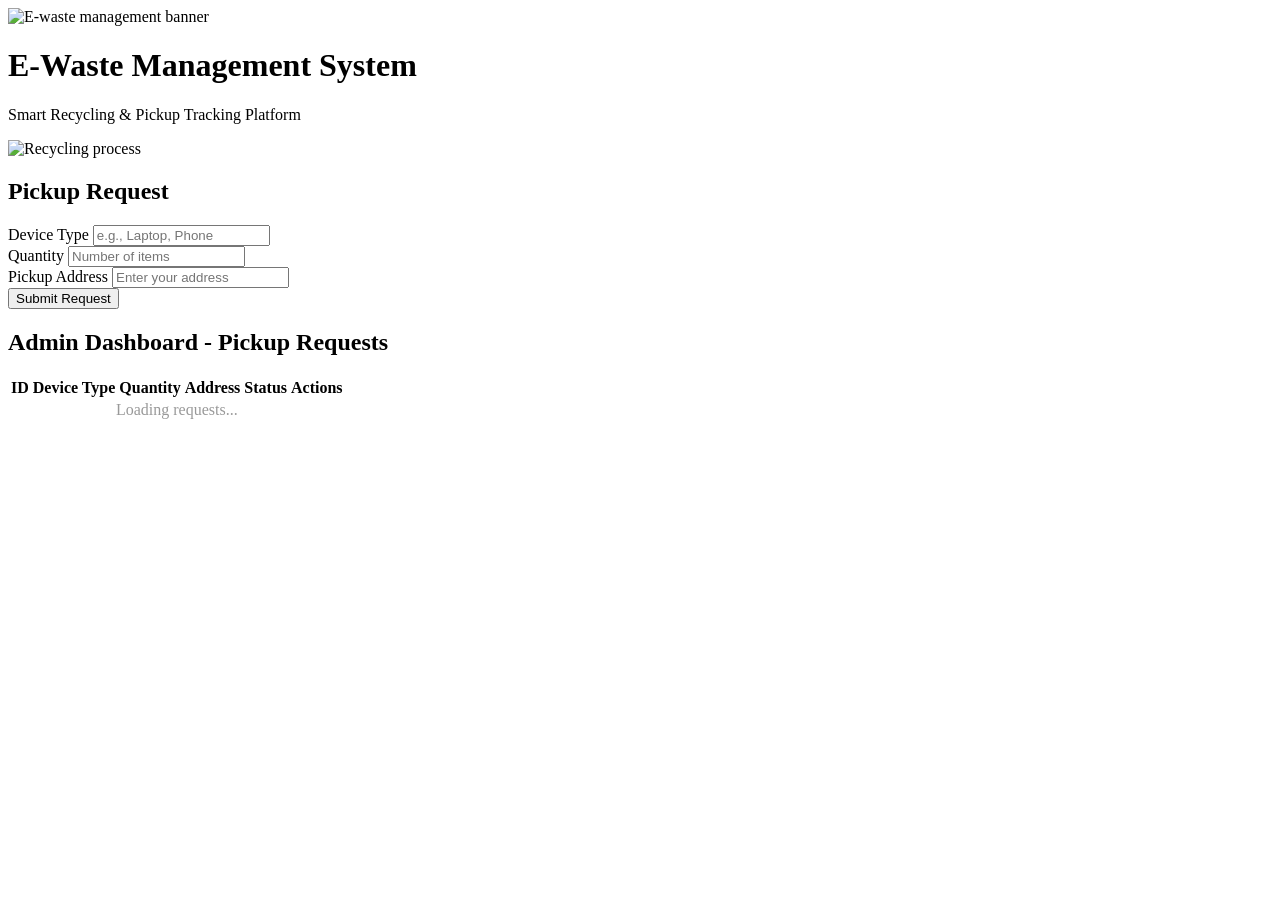
==== backend/index.html @ b7ceb47e "Create index.html" ====
<!-- index.html -->
<!DOCTYPE html>
<html lang="en">
<head>
  <meta charset="UTF-8">
  <meta name="viewport" content="width=device-width, initial-scale=1.0">
  <meta name="description" content="E-Waste Management System - Smart Recycling & Pickup Tracking Platform">
  <meta name="theme-color" content="#10b981">
  <title>E-Waste Management System</title>
  <link rel="stylesheet" href="style.css">
</head>
<body>
  <header class="hero fade-down">
    <img src="https://images.unsplash.com/photo-1518770660439-4636190af475?w=1200" alt="E-waste management banner">
    <div class="hero-text">
      <h1>E-Waste Management System</h1>
      <p>Smart Recycling & Pickup Tracking Platform</p>
    </div>
  </header>

  <main class="container">
    <section class="card slide-right">
      <img src="https://images.unsplash.com/photo-1532996122724-e3c354a0b15b?w=800" alt="Recycling process">
      <h2>Pickup Request</h2>
      <form id="pickup-form">
        <div class="form-group">
          <label for="device-type">Device Type</label>
          <input type="text" id="device-type" name="device_type" placeholder="e.g., Laptop, Phone" required>
        </div>
        <div class="form-group">
          <label for="quantity">Quantity</label>
          <input type="number" id="quantity" name="quantity" placeholder="Number of items" min="1" required>
        </div>
        <div class="form-group">
          <label for="pickup-address">Pickup Address</label>
          <input type="text" id="pickup-address" name="pickup_address" placeholder="Enter your address" required>
        </div>
        <button type="submit">Submit Request</button>
      </form>
    </section>
  </main>

  <section class="dashboard fade-up">
    <h2>Admin Dashboard - Pickup Requests</h2>
    <div class="table-wrapper">
      <table role="table" aria-label="Pickup requests and their status">
        <thead>
          <tr>
            <th>ID</th>
            <th>Device Type</th>
            <th>Quantity</th>
            <th>Address</th>
            <th>Status</th>
            <th>Actions</th>
          </tr>
        </thead>
        <tbody>
          <tr>
            <td colspan="6" style="text-align: center; color: #999;">Loading requests...</td>
          </tr>
        </tbody>
      </table>
    </div>
  </section>

  <script src="script.js"></script>
</body>
</html>
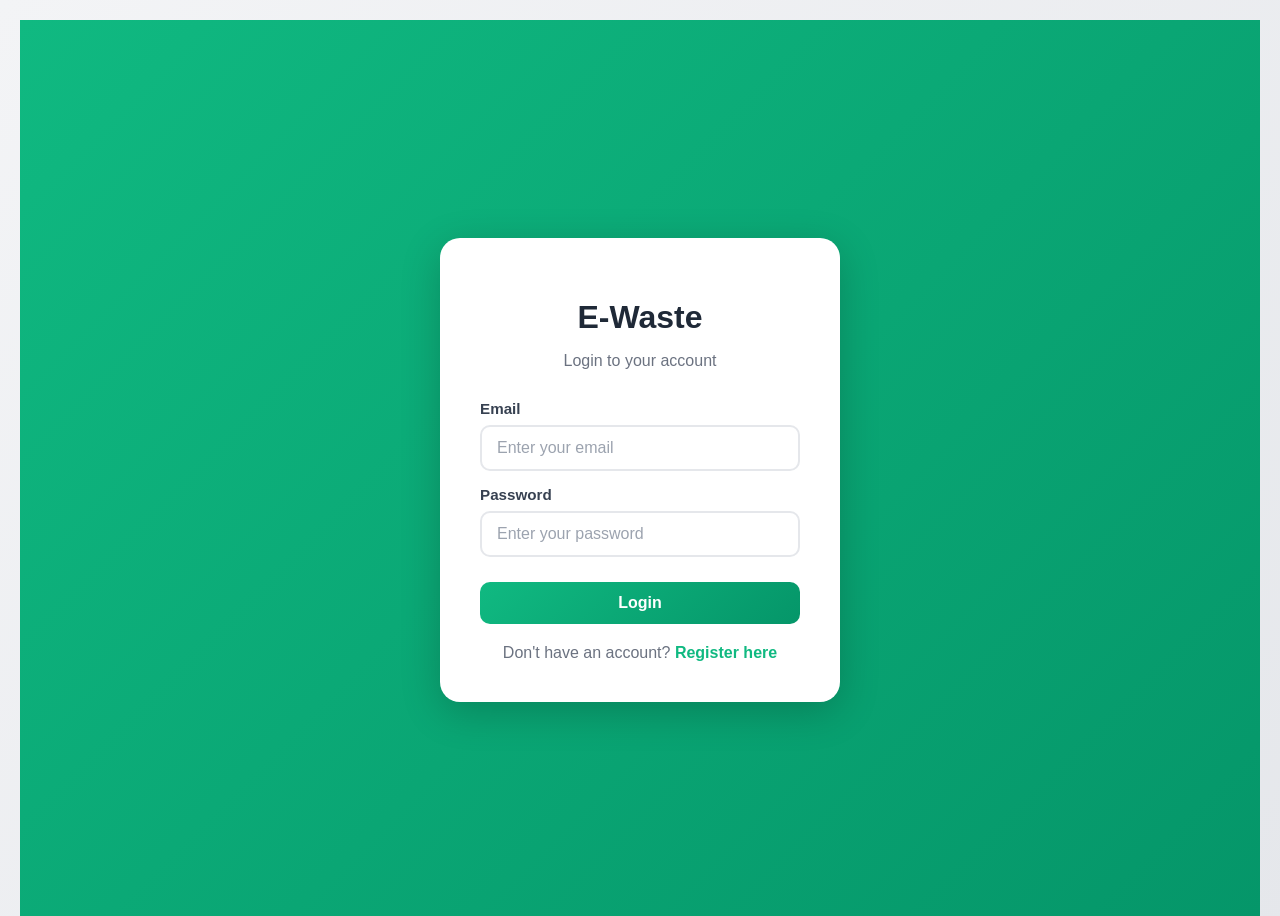
==== commit 328f7bb6: "Add navigation bar to index.html" ====
--- a/backend/index.html
+++ b/backend/index.html
@@ -1,4 +1,3 @@
-<!-- index.html -->
 <!DOCTYPE html>
 <html lang="en">
 <head>
@@ -10,6 +9,19 @@
   <link rel="stylesheet" href="style.css">
 </head>
 <body>
+  <!-- Navigation Bar -->
+  <nav class="navbar">
+    <div class="navbar-container">
+      <div class="navbar-brand">
+        <h2>E-Waste Management</h2>
+      </div>
+      <div class="navbar-user">
+        <span id="user-email" class="user-email"></span>
+        <button class="logout-btn" onclick="logout()">Logout</button>
+      </div>
+    </div>
+  </nav>
+
   <header class="hero fade-down">
     <img src="https://images.unsplash.com/photo-1518770660439-4636190af475?w=1200" alt="E-waste management banner">
     <div class="hero-text">
--- a/backend/style.css
+++ b/backend/style.css
@@ -0,0 +1,342 @@
+/* style.css */
+* {
+  box-sizing: border-box;
+}
+
+body {
+  font-family: 'Segoe UI', Tahoma, Geneva, Verdana, sans-serif;
+  background: linear-gradient(135deg, #f3f4f6 0%, #e5e7eb 100%);
+  margin: 0;
+  padding: 20px;
+  color: #333;
+}
+
+/* ===== HEADER/HERO SECTION ===== */
+.hero {
+  background: white;
+  border-radius: 20px;
+  box-shadow: 0 4px 12px rgba(0, 0, 0, 0.1);
+  overflow: hidden;
+  margin-bottom: 30px;
+}
+
+.hero img {
+  width: 100%;
+  height: 220px;
+  object-fit: cover;
+  border-radius: 20px 20px 0 0;
+  display: block;
+}
+
+.hero-text {
+  text-align: center;
+  padding: 30px 20px;
+}
+
+.hero-text h1 {
+  margin: 0 0 10px 0;
+  font-size: 2.5rem;
+  color: #1f2937;
+}
+
+.hero-text p {
+  margin: 0;
+  font-size: 1.1rem;
+  color: #6b7280;
+}
+
+/* ===== MAIN CONTAINER ===== */
+main.container {
+  display: flex;
+  gap: 20px;
+  margin-top: 20px;
+  flex-wrap: wrap;
+}
+
+/* ===== CARD SECTIONS ===== */
+.card {
+  background: white;
+  border-radius: 20px;
+  box-shadow: 0 4px 12px rgba(0, 0, 0, 0.1);
+  padding: 30px;
+  flex: 1;
+  min-width: 300px;
+  transition: transform 0.3s ease, box-shadow 0.3s ease;
+}
+
+.card:hover {
+  transform: translateY(-5px);
+  box-shadow: 0 8px 20px rgba(0, 0, 0, 0.15);
+}
+
+.card h2 {
+  margin-top: 0;
+  margin-bottom: 20px;
+  font-size: 1.8rem;
+  color: #1f2937;
+}
+
+.card img {
+  width: 100%;
+  height: 150px;
+  object-fit: cover;
+  border-radius: 12px;
+  margin-bottom: 20px;
+  display: block;
+}
+
+/* ===== FORM STYLING ===== */
+form {
+  display: flex;
+  flex-direction: column;
+}
+
+.form-group {
+  display: flex;
+  flex-direction: column;
+  margin-bottom: 15px;
+}
+
+label {
+  font-weight: 600;
+  margin-bottom: 8px;
+  color: #374151;
+  font-size: 0.95rem;
+}
+
+input {
+  padding: 12px 15px;
+  border-radius: 10px;
+  border: 2px solid #e5e7eb;
+  font-size: 1rem;
+  transition: border-color 0.3s ease, box-shadow 0.3s ease;
+  font-family: inherit;
+}
+
+input:focus {
+  outline: none;
+  border-color: #10b981;
+  box-shadow: 0 0 0 3px rgba(16, 185, 129, 0.1);
+}
+
+input::placeholder {
+  color: #9ca3af;
+}
+
+input[type="email"],
+input[type="password"],
+input[type="text"],
+input[type="number"],
+input[type="date"] {
+  width: 100%;
+}
+
+/* ===== BUTTON STYLING ===== */
+button {
+  padding: 12px 20px;
+  margin-top: 10px;
+  border-radius: 10px;
+  border: none;
+  background: linear-gradient(135deg, #10b981 0%, #059669 100%);
+  color: white;
+  font-weight: 600;
+  font-size: 1rem;
+  cursor: pointer;
+  transition: transform 0.3s ease, box-shadow 0.3s ease, background 0.3s ease;
+  width: 100%;
+}
+
+button:hover {
+  transform: scale(1.03);
+  box-shadow: 0 4px 12px rgba(16, 185, 129, 0.4);
+}
+
+button:active {
+  transform: scale(0.98);
+}
+
+button:focus {
+  outline: 2px solid #10b981;
+  outline-offset: 2px;
+}
+
+button:disabled {
+  background: #d1d5db;
+  cursor: not-allowed;
+  transform: none;
+}
+
+/* ===== DASHBOARD SECTION ===== */
+.dashboard {
+  background: white;
+  border-radius: 20px;
+  box-shadow: 0 4px 12px rgba(0, 0, 0, 0.1);
+  padding: 30px;
+  margin-top: 30px;
+}
+
+.dashboard h2 {
+  margin-top: 0;
+  margin-bottom: 20px;
+  font-size: 1.8rem;
+  color: #1f2937;
+}
+
+.table-wrapper {
+  overflow-x: auto;
+  border-radius: 12px;
+}
+
+table {
+  width: 100%;
+  border-collapse: collapse;
+  font-size: 0.95rem;
+}
+
+thead {
+  background-color: #f3f4f6;
+}
+
+th {
+  padding: 15px;
+  border-bottom: 2px solid #e5e7eb;
+  text-align: left;
+  font-weight: 600;
+  color: #374151;
+}
+
+td {
+  padding: 15px;
+  border-bottom: 1px solid #e5e7eb;
+  color: #555;
+}
+
+tbody tr:hover {
+  background-color: #f9fafb;
+}
+
+tbody tr:last-child td {
+  border-bottom: none;
+}
+
+/* ===== STATUS BADGES ===== */
+.status {
+  display: inline-block;
+  padding: 6px 12px;
+  border-radius: 20px;
+  font-weight: 600;
+  font-size: 0.85rem;
+}
+
+.status.pending {
+  background-color: #fef3c7;
+  color: #92400e;
+}
+
+.status.collected {
+  background-color: #d1fae5;
+  color: #065f46;
+}
+
+.status.processing {
+  background-color: #dbeafe;
+  color: #0c4a6e;
+}
+
+/* ===== ANIMATIONS ===== */
+.fade-down,
+.slide-left,
+.slide-right,
+.fade-up {
+  opacity: 0;
+  position: relative;
+}
+
+/* ===== RESPONSIVE DESIGN ===== */
+@media (max-width: 768px) {
+  body {
+    padding: 10px;
+  }
+
+  main.container {
+    flex-direction: column;
+    gap: 15px;
+  }
+
+  .card {
+    min-width: 100%;
+    padding: 20px;
+  }
+
+  .hero-text h1 {
+    font-size: 1.8rem;
+  }
+
+  .hero-text p {
+    font-size: 1rem;
+  }
+
+  .dashboard {
+    padding: 20px;
+  }
+
+  .table-wrapper {
+    overflow-x: auto;
+  }
+
+  table {
+    font-size: 0.85rem;
+  }
+
+  th,
+  td {
+    padding: 10px;
+  }
+
+  button {
+    padding: 10px 15px;
+    font-size: 0.95rem;
+  }
+}
+
+@media (max-width: 480px) {
+  body {
+    padding: 5px;
+  }
+
+  .hero-text h1 {
+    font-size: 1.4rem;
+  }
+
+  .hero-text p {
+    font-size: 0.9rem;
+  }
+
+  .card {
+    padding: 15px;
+  }
+
+  .card h2 {
+    font-size: 1.3rem;
+  }
+
+  .dashboard h2 {
+    font-size: 1.3rem;
+  }
+
+  th,
+  td {
+    padding: 8px;
+    font-size: 0.75rem;
+  }
+
+  input {
+    padding: 10px;
+    font-size: 0.9rem;
+  }
+
+  button {
+    padding: 10px;
+    font-size: 0.9rem;
+  }
+}
